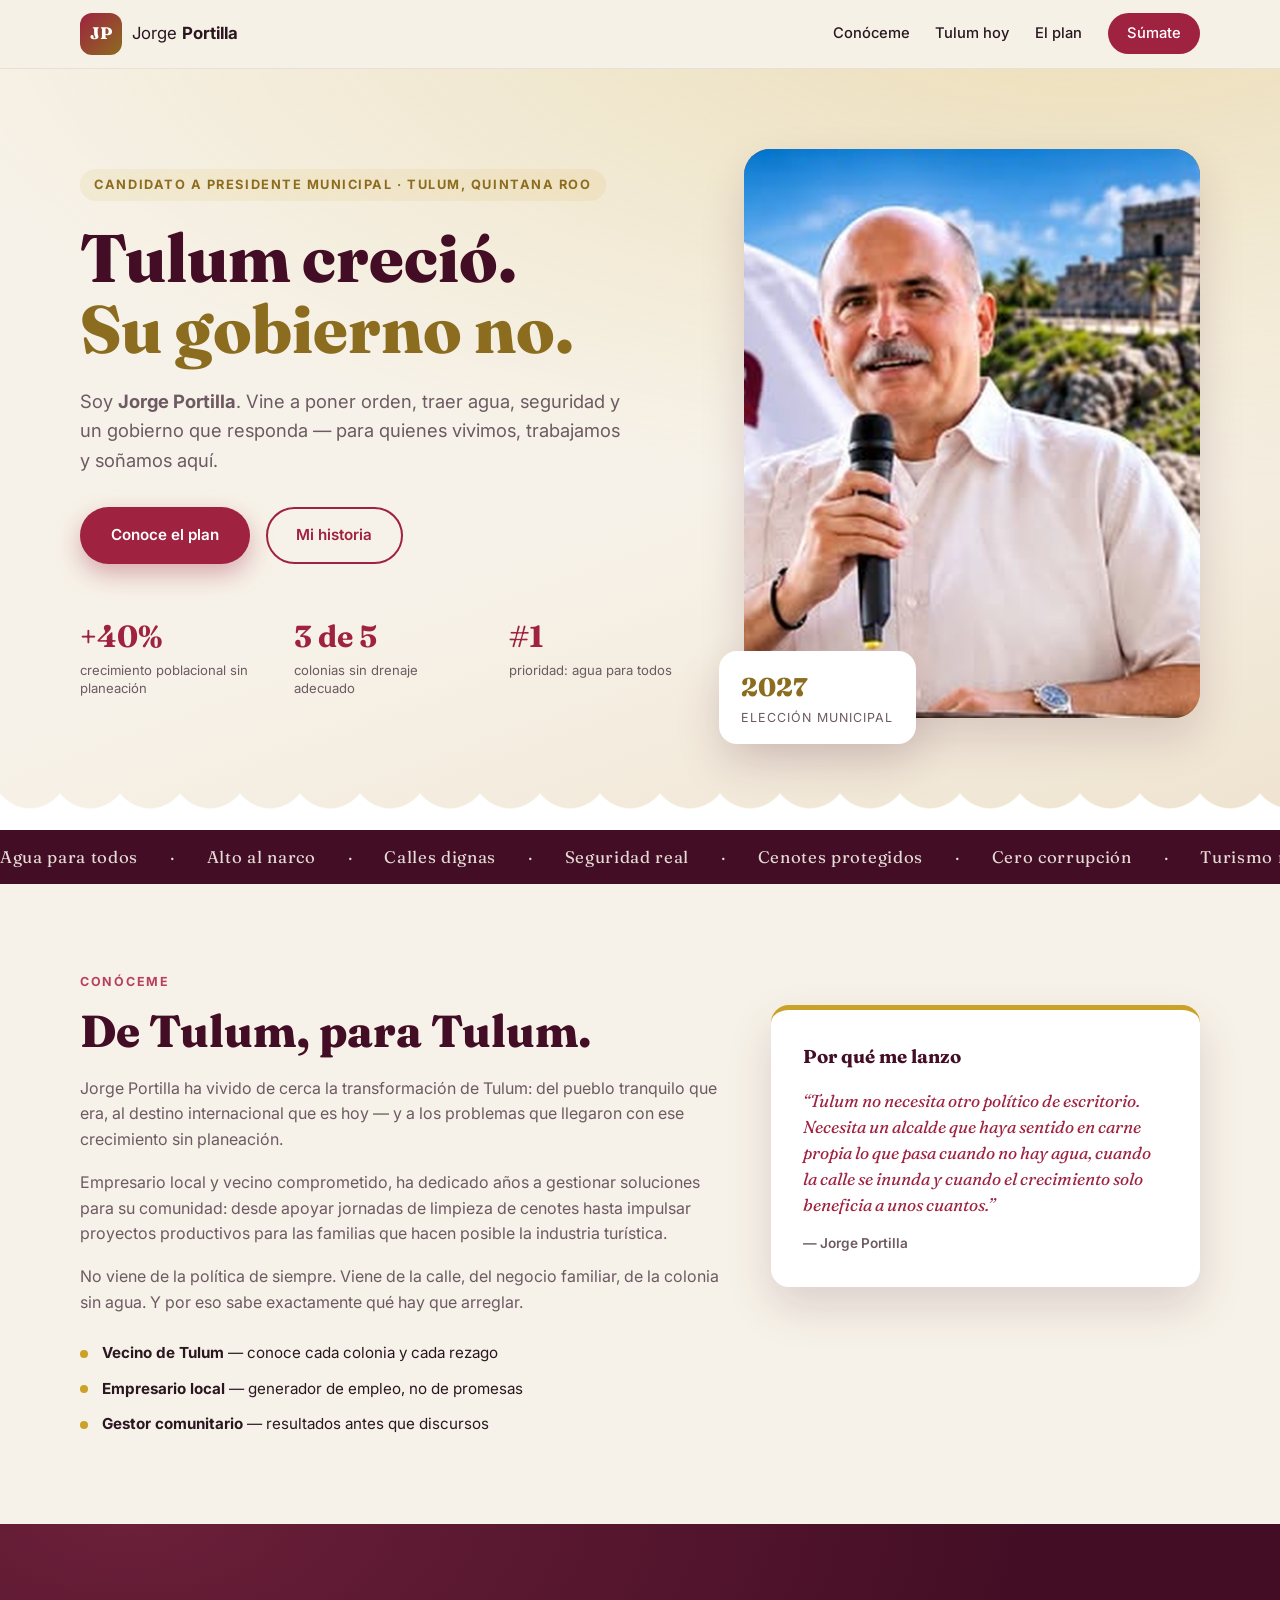
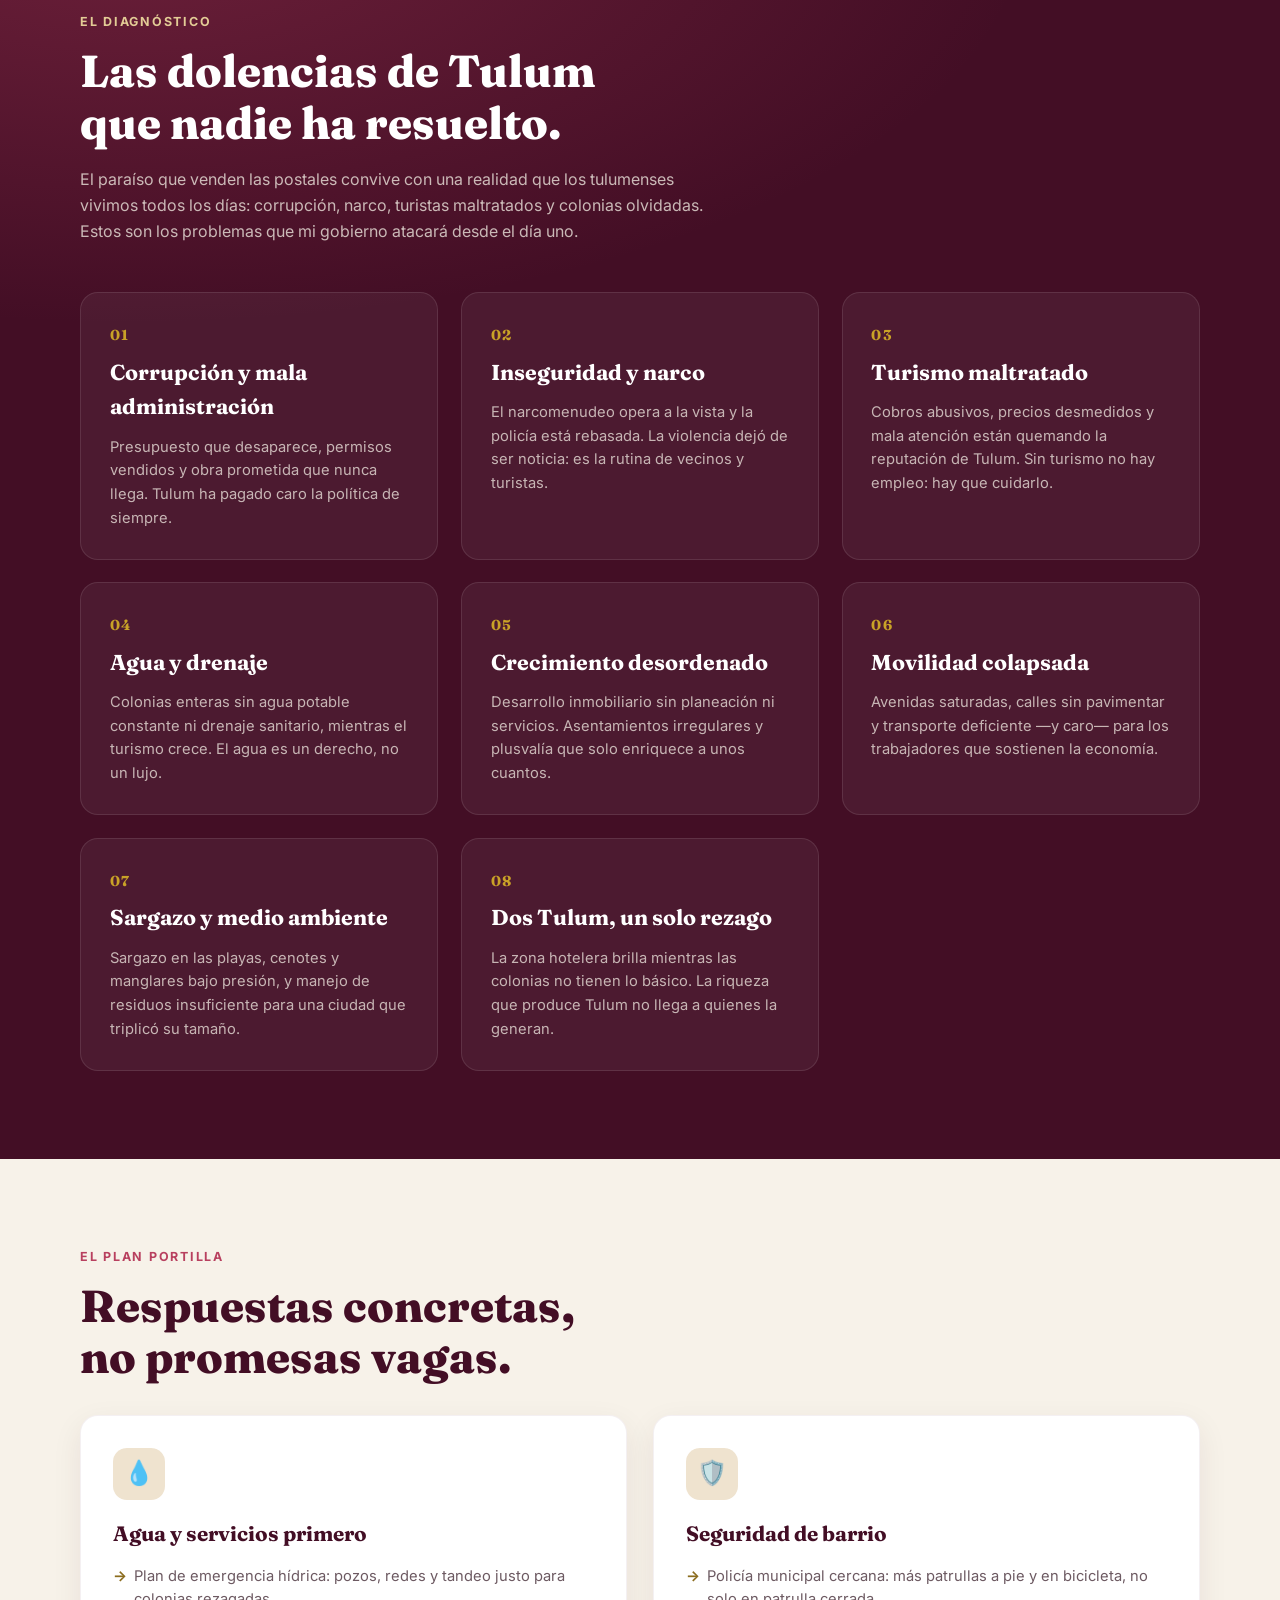
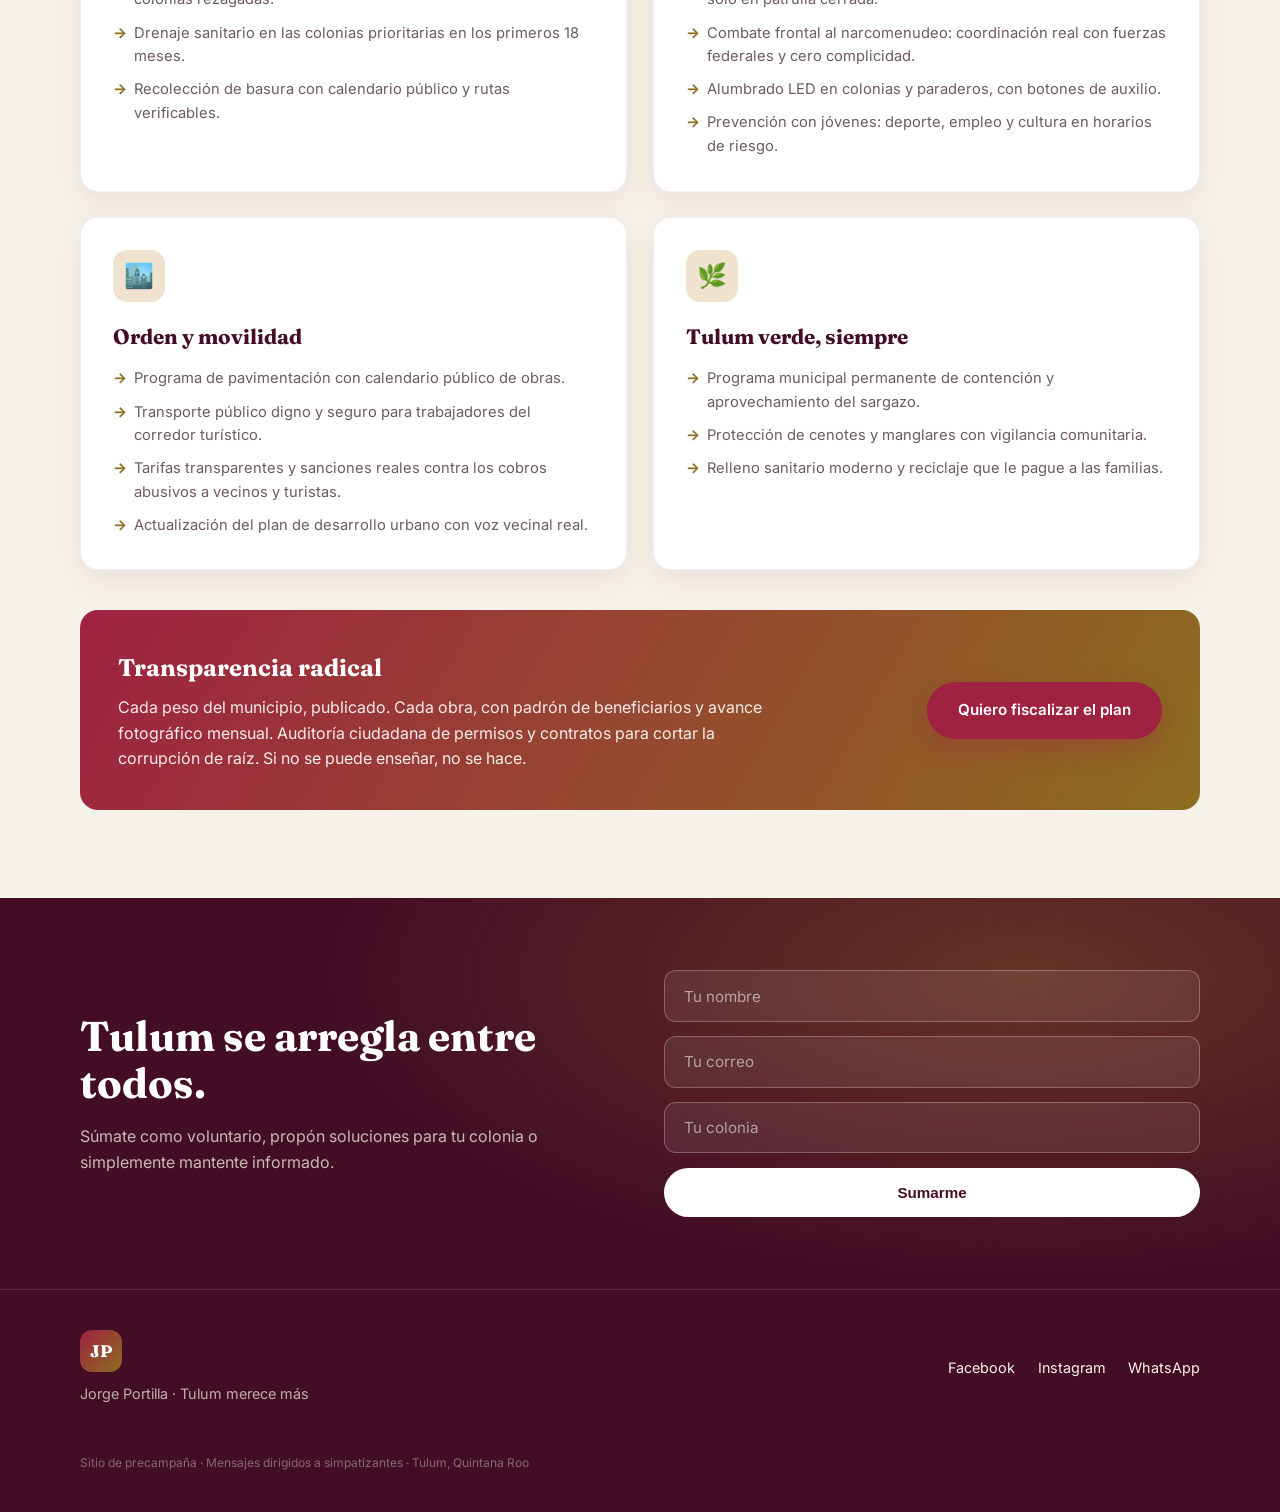
==== index.html @ 946d791f "first commit" ====
<!DOCTYPE html>
<html lang="es">
<head>
  <meta charset="UTF-8" />
  <meta name="viewport" content="width=device-width, initial-scale=1.0" />
  <title>Jorge Portilla — Tulum merece más | Alcalde 2027</title>
  <meta name="description" content="Jorge Portilla, candidato a la alcaldía de Tulum. Un plan real para el agua, la seguridad, la movilidad y el medio ambiente de nuestro municipio." />
  <link rel="preconnect" href="https://fonts.googleapis.com" />
  <link rel="preconnect" href="https://fonts.gstatic.com" crossorigin />
  <link href="https://fonts.googleapis.com/css2?family=Fraunces:opsz,wght@9..144,600;9..144,800&family=Inter:wght@400;500;600;700&display=swap" rel="stylesheet" />
  <link rel="stylesheet" href="styles.css" />
</head>
<body>

  <!-- ===== NAVBAR ===== -->
  <header class="nav" id="inicio">
    <div class="container nav__inner">
      <a class="nav__brand" href="#inicio">
        <span class="nav__logo">JP</span>
        <span class="nav__name">Jorge <strong>Portilla</strong></span>
      </a>
      <nav class="nav__links">
        <a href="#conoce">Conóceme</a>
        <a href="#dolencias">Tulum hoy</a>
        <a href="#plan">El plan</a>
        <a href="#sumate" class="nav__cta">Súmate</a>
      </nav>
    </div>
  </header>

  <!-- ===== HERO ===== -->
  <section class="hero">
    <div class="container hero__inner">
      <div class="hero__text">
        <p class="hero__eyebrow">Candidato a Presidente Municipal · Tulum, Quintana Roo</p>
        <h1 class="hero__title">Tulum creció.<br /><span>Su gobierno no.</span></h1>
        <p class="hero__lead">
          Soy <strong>Jorge Portilla</strong>. Vine a poner orden, traer agua,
          seguridad y un gobierno que responda — para quienes vivimos,
          trabajamos y soñamos aquí.
        </p>
        <div class="hero__actions">
          <a href="#plan" class="btn btn--primary">Conoce el plan</a>
          <a href="#conoce" class="btn btn--ghost">Mi historia</a>
        </div>
        <ul class="hero__stats">
          <li><strong>+40%</strong><span>crecimiento poblacional sin planeación</span></li>
          <li><strong>3 de 5</strong><span>colonias sin drenaje adecuado</span></li>
          <li><strong>#1</strong><span>prioridad: agua para todos</span></li>
        </ul>
      </div>
      <div class="hero__media" aria-hidden="true">
        <div class="hero__photo">
          <img class="hero__img" src="jorge2.png" alt="Jorge Portilla, candidato a la alcaldía de Tulum" />
        </div>
        <div class="hero__badge">
          <span class="hero__badge-year">2027</span>
          <span class="hero__badge-text">Elección municipal</span>
        </div>
      </div>
    </div>
    <div class="hero__wave" aria-hidden="true"></div>
  </section>

  <!-- ===== MARQUEE ===== -->
  <div class="marquee" aria-hidden="true">
    <div class="marquee__track">
      <span>Agua para todos</span><span>·</span>
      <span>Alto al narco</span><span>·</span>
      <span>Calles dignas</span><span>·</span>
      <span>Seguridad real</span><span>·</span>
      <span>Cenotes protegidos</span><span>·</span>
      <span>Cero corrupción</span><span>·</span>
      <span>Turismo respetado</span><span>·</span>
      <span>Agua para todos</span><span>·</span>
      <span>Alto al narco</span><span>·</span>
      <span>Calles dignas</span><span>·</span>
      <span>Seguridad real</span><span>·</span>
      <span>Cenotes protegidos</span><span>·</span>
      <span>Cero corrupción</span><span>·</span>
      <span>Turismo respetado</span><span>·</span>
    </div>
  </div>

  <!-- ===== CONÓCEME / BACKGROUND ===== -->
  <section class="section" id="conoce">
    <div class="container">
      <p class="section__eyebrow">Conóceme</p>
      <div class="about">
        <div class="about__text">
          <h2 class="section__title">De Tulum, para Tulum.</h2>
          <p>
            Jorge Portilla ha vivido de cerca la transformación de Tulum: del
            pueblo tranquilo que era, al destino internacional que es hoy — y a
            los problemas que llegaron con ese crecimiento sin planeación.
          </p>
          <p>
            Empresario local y vecino comprometido, ha dedicado años a gestionar
            soluciones para su comunidad: desde apoyar jornadas de limpieza de
            cenotes hasta impulsar proyectos productivos para las familias que
            hacen posible la industria turística.
          </p>
          <p>
            No viene de la política de siempre. Viene de la calle, del negocio
            familiar, de la colonia sin agua. Y por eso sabe exactamente qué
            hay que arreglar.
          </p>
          <ul class="about__facts">
            <li><strong>Vecino de Tulum</strong> — conoce cada colonia y cada rezago</li>
            <li><strong>Empresario local</strong> — generador de empleo, no de promesas</li>
            <li><strong>Gestor comunitario</strong> — resultados antes que discursos</li>
          </ul>
        </div>
        <aside class="about__card">
          <h3>Por qué me lanzo</h3>
          <blockquote>
            “Tulum no necesita otro político de escritorio. Necesita un alcalde
            que haya sentido en carne propia lo que pasa cuando no hay agua,
            cuando la calle se inunda y cuando el crecimiento solo beneficia
            a unos cuantos.”
          </blockquote>
          <p class="about__sign">— Jorge Portilla</p>
        </aside>
      </div>
    </div>
  </section>

  <!-- ===== DOLENCIAS ===== -->
  <section class="section section--dark" id="dolencias">
    <div class="container">
      <p class="section__eyebrow section__eyebrow--light">El diagnóstico</p>
      <h2 class="section__title section__title--light">Las dolencias de Tulum<br />que nadie ha resuelto.</h2>
      <p class="section__lead">
        El paraíso que venden las postales convive con una realidad que los
        tulumenses vivimos todos los días: corrupción, narco, turistas
        maltratados y colonias olvidadas. Estos son los problemas que mi
        gobierno atacará desde el día uno.
      </p>

      <div class="issues">
        <article class="issue">
          <span class="issue__num">01</span>
          <h3>Corrupción y mala administración</h3>
          <p>Presupuesto que desaparece, permisos vendidos y obra prometida que nunca llega. Tulum ha pagado caro la política de siempre.</p>
        </article>
        <article class="issue">
          <span class="issue__num">02</span>
          <h3>Inseguridad y narco</h3>
          <p>El narcomenudeo opera a la vista y la policía está rebasada. La violencia dejó de ser noticia: es la rutina de vecinos y turistas.</p>
        </article>
        <article class="issue">
          <span class="issue__num">03</span>
          <h3>Turismo maltratado</h3>
          <p>Cobros abusivos, precios desmedidos y mala atención están quemando la reputación de Tulum. Sin turismo no hay empleo: hay que cuidarlo.</p>
        </article>
        <article class="issue">
          <span class="issue__num">04</span>
          <h3>Agua y drenaje</h3>
          <p>Colonias enteras sin agua potable constante ni drenaje sanitario, mientras el turismo crece. El agua es un derecho, no un lujo.</p>
        </article>
        <article class="issue">
          <span class="issue__num">05</span>
          <h3>Crecimiento desordenado</h3>
          <p>Desarrollo inmobiliario sin planeación ni servicios. Asentamientos irregulares y plusvalía que solo enriquece a unos cuantos.</p>
        </article>
        <article class="issue">
          <span class="issue__num">06</span>
          <h3>Movilidad colapsada</h3>
          <p>Avenidas saturadas, calles sin pavimentar y transporte deficiente —y caro— para los trabajadores que sostienen la economía.</p>
        </article>
        <article class="issue">
          <span class="issue__num">07</span>
          <h3>Sargazo y medio ambiente</h3>
          <p>Sargazo en las playas, cenotes y manglares bajo presión, y manejo de residuos insuficiente para una ciudad que triplicó su tamaño.</p>
        </article>
        <article class="issue">
          <span class="issue__num">08</span>
          <h3>Dos Tulum, un solo rezago</h3>
          <p>La zona hotelera brilla mientras las colonias no tienen lo básico. La riqueza que produce Tulum no llega a quienes la generan.</p>
        </article>
      </div>
    </div>
  </section>

  <!-- ===== PLAN ===== -->
  <section class="section" id="plan">
    <div class="container">
      <p class="section__eyebrow">El plan Portilla</p>
      <h2 class="section__title">Respuestas concretas,<br />no promesas vagas.</h2>

      <div class="pillars">
        <article class="pillar">
          <div class="pillar__icon">💧</div>
          <h3>Agua y servicios primero</h3>
          <ul>
            <li>Plan de emergencia hídrica: pozos, redes y tandeo justo para colonias rezagadas.</li>
            <li>Drenaje sanitario en las colonias prioritarias en los primeros 18 meses.</li>
            <li>Recolección de basura con calendario público y rutas verificables.</li>
          </ul>
        </article>
        <article class="pillar">
          <div class="pillar__icon">🛡️</div>
          <h3>Seguridad de barrio</h3>
          <ul>
            <li>Policía municipal cercana: más patrullas a pie y en bicicleta, no solo en patrulla cerrada.</li>
            <li>Combate frontal al narcomenudeo: coordinación real con fuerzas federales y cero complicidad.</li>
            <li>Alumbrado LED en colonias y paraderos, con botones de auxilio.</li>
            <li>Prevención con jóvenes: deporte, empleo y cultura en horarios de riesgo.</li>
          </ul>
        </article>
        <article class="pillar">
          <div class="pillar__icon">🏙️</div>
          <h3>Orden y movilidad</h3>
          <ul>
            <li>Programa de pavimentación con calendario público de obras.</li>
            <li>Transporte público digno y seguro para trabajadores del corredor turístico.</li>
            <li>Tarifas transparentes y sanciones reales contra los cobros abusivos a vecinos y turistas.</li>
            <li>Actualización del plan de desarrollo urbano con voz vecinal real.</li>
          </ul>
        </article>
        <article class="pillar">
          <div class="pillar__icon">🌿</div>
          <h3>Tulum verde, siempre</h3>
          <ul>
            <li>Programa municipal permanente de contención y aprovechamiento del sargazo.</li>
            <li>Protección de cenotes y manglares con vigilancia comunitaria.</li>
            <li>Relleno sanitario moderno y reciclaje que le pague a las familias.</li>
          </ul>
        </article>
      </div>

      <div class="transparency">
        <div>
          <h3>Transparencia radical</h3>
          <p>
            Cada peso del municipio, publicado. Cada obra, con padrón de
            beneficiarios y avance fotográfico mensual. Auditoría ciudadana
            de permisos y contratos para cortar la corrupción de raíz.
            Si no se puede enseñar, no se hace.
          </p>
        </div>
        <a class="btn btn--primary" href="#sumate">Quiero fiscalizar el plan</a>
      </div>
    </div>
  </section>

  <!-- ===== CTA ===== -->
  <section class="cta" id="sumate">
    <div class="container cta__inner">
      <div>
        <h2 class="cta__title">Tulum se arregla entre todos.</h2>
        <p class="cta__lead">Súmate como voluntario, propón soluciones para tu colonia o simplemente mantente informado.</p>
      </div>
      <form class="cta__form" action="#" method="post">
        <input type="text" name="nombre" placeholder="Tu nombre" required />
        <input type="email" name="email" placeholder="Tu correo" required />
        <input type="text" name="colonia" placeholder="Tu colonia" />
        <button class="btn btn--light" type="submit">Sumarme</button>
      </form>
    </div>
  </section>

  <!-- ===== FOOTER ===== -->
  <footer class="footer">
    <div class="container footer__inner">
      <div>
        <span class="nav__logo">JP</span>
        <p class="footer__tag">Jorge Portilla · Tulum merece más</p>
      </div>
      <div class="footer__links">
        <a href="#">Facebook</a>
        <a href="#">Instagram</a>
        <a href="#">WhatsApp</a>
      </div>
      <p class="footer__legal">Sitio de precampaña · Mensajes dirigidos a simpatizantes · Tulum, Quintana Roo</p>
    </div>
  </footer>

</body>
</html>
---- styles.css ----
/* ============================================================
   Jorge Portilla — Campaña Tulum
   Paleta: Morena — guinda / dorado / arena
   ============================================================ */
:root {
  /* Paleta Morena: guinda + dorado sobre arena */
  --guinda-900: #430e25;
  --guinda-600: #9f2241;
  --guinda-400: #b8405f;
  --gold-600: #8c6d1f;
  --gold-500: #c9a227;
  --gold-300: #e3cc96;
  --sand-100: #f7f2e9;
  --sand-200: #efe3cf;
  --ink: #2a1720;
  --muted: #6d5a62;
  --white: #ffffff;
  --radius: 18px;
  --shadow: 0 20px 45px rgba(67, 14, 37, 0.15);
  --font-display: "Fraunces", Georgia, serif;
  --font-body: "Inter", system-ui, -apple-system, sans-serif;
}

* { margin: 0; padding: 0; box-sizing: border-box; }

html { scroll-behavior: smooth; }

body {
  font-family: var(--font-body);
  color: var(--ink);
  background: var(--sand-100);
  line-height: 1.6;
}

.container {
  width: min(1120px, 90%);
  margin-inline: auto;
}

/* ---------- Botones ---------- */
.btn {
  display: inline-block;
  padding: 0.9rem 1.8rem;
  border-radius: 999px;
  font-weight: 600;
  font-size: 0.95rem;
  text-decoration: none;
  border: 2px solid transparent;
  cursor: pointer;
  transition: transform 0.2s ease, box-shadow 0.2s ease, background 0.2s ease;
}
.btn:hover { transform: translateY(-2px); }
.btn--primary {
  background: var(--guinda-600);
  color: var(--white);
  box-shadow: 0 10px 25px rgba(159, 34, 65, 0.35);
}
.btn--primary:hover { background: var(--guinda-900); }
.btn--ghost {
  border-color: var(--guinda-600);
  color: var(--guinda-600);
}
.btn--ghost:hover { background: rgba(159, 34, 65, 0.08); }
.btn--light {
  background: var(--white);
  color: var(--guinda-900);
}
.btn--light:hover { background: var(--sand-200); }

/* ---------- Navbar ---------- */
.nav {
  position: sticky;
  top: 0;
  z-index: 50;
  background: rgba(246, 241, 231, 0.9);
  backdrop-filter: blur(12px);
  border-bottom: 1px solid rgba(67, 14, 37, 0.08);
}
.nav__inner {
  display: flex;
  align-items: center;
  justify-content: space-between;
  padding: 0.8rem 0;
}
.nav__brand {
  display: flex;
  align-items: center;
  gap: 0.6rem;
  text-decoration: none;
  color: var(--ink);
}
.nav__logo {
  display: inline-grid;
  place-items: center;
  width: 42px;
  height: 42px;
  border-radius: 12px;
  background: linear-gradient(135deg, var(--guinda-600), var(--gold-600));
  color: var(--white);
  font-family: var(--font-display);
  font-weight: 800;
  font-size: 1.05rem;
}
.nav__name { font-size: 1.05rem; }
.nav__links {
  display: flex;
  align-items: center;
  gap: 1.6rem;
}
.nav__links a {
  text-decoration: none;
  color: var(--ink);
  font-weight: 500;
  font-size: 0.92rem;
}
.nav__links a:hover { color: var(--guinda-600); }
.nav__cta {
  background: var(--guinda-600);
  color: var(--white) !important;
  padding: 0.55rem 1.2rem;
  border-radius: 999px;
}
.nav__cta:hover { background: var(--guinda-900); }

/* ---------- Hero ---------- */
.hero {
  position: relative;
  background:
    radial-gradient(1200px 500px at 85% -10%, rgba(201, 162, 39, 0.25), transparent),
    linear-gradient(160deg, var(--sand-100) 55%, var(--sand-200));
  overflow: hidden;
  padding: 5rem 0 7rem;
}
.hero__inner {
  display: grid;
  grid-template-columns: 1.15fr 0.85fr;
  gap: 3rem;
  align-items: center;
}
.hero__eyebrow {
  display: inline-block;
  font-size: 0.8rem;
  font-weight: 700;
  letter-spacing: 0.12em;
  text-transform: uppercase;
  color: var(--gold-600);
  background: rgba(201, 162, 39, 0.1);
  padding: 0.35rem 0.9rem;
  border-radius: 999px;
  margin-bottom: 1.4rem;
}
.hero__title {
  font-family: var(--font-display);
  font-weight: 800;
  font-size: clamp(2.6rem, 5.5vw, 4.2rem);
  line-height: 1.05;
  color: var(--guinda-900);
}
.hero__title span { color: var(--gold-600); }
.hero__lead {
  margin-top: 1.4rem;
  font-size: 1.15rem;
  color: var(--muted);
  max-width: 34rem;
}
.hero__actions {
  display: flex;
  gap: 1rem;
  margin-top: 2rem;
  flex-wrap: wrap;
}
.hero__stats {
  display: flex;
  gap: 2.4rem;
  list-style: none;
  margin-top: 3rem;
  flex-wrap: wrap;
}
.hero__stats li { max-width: 11rem; }
.hero__stats strong {
  display: block;
  font-family: var(--font-display);
  font-size: 1.9rem;
  color: var(--guinda-600);
}
.hero__stats span {
  font-size: 0.82rem;
  color: var(--muted);
  line-height: 1.4;
  display: block;
}
.hero__media { position: relative; }
.hero__photo {
  aspect-ratio: 4 / 5;
  border-radius: 26px;
  background:
    radial-gradient(circle at 30% 25%, var(--gold-300), transparent 60%),
    linear-gradient(150deg, var(--guinda-600), var(--gold-500));
  box-shadow: var(--shadow);
  overflow: hidden;
}
.hero__img {
  display: block;
  width: 100%;
  height: 100%;
  object-fit: cover;
  object-position: center 15%;
}
.hero__badge {
  position: absolute;
  bottom: -1.6rem;
  left: -1.6rem;
  background: var(--white);
  border-radius: var(--radius);
  box-shadow: var(--shadow);
  padding: 1rem 1.4rem;
  display: flex;
  flex-direction: column;
}
.hero__badge-year {
  font-family: var(--font-display);
  font-weight: 800;
  font-size: 1.6rem;
  color: var(--gold-600);
}
.hero__badge-text {
  font-size: 0.78rem;
  color: var(--muted);
  text-transform: uppercase;
  letter-spacing: 0.08em;
}
.hero__wave {
  position: absolute;
  left: 0; right: 0; bottom: 0;
  height: 70px;
  background:
    radial-gradient(60px 70px at 30px 0, transparent 68%, var(--white) 70%) repeat-x;
  background-size: 60px 70px;
}

/* ---------- Marquee ---------- */
.marquee {
  background: var(--guinda-900);
  color: var(--sand-100);
  overflow: hidden;
  padding: 0.85rem 0;
  white-space: nowrap;
}
.marquee__track {
  display: inline-flex;
  gap: 2rem;
  font-family: var(--font-display);
  font-size: 1.05rem;
  letter-spacing: 0.04em;
  animation: marquee 28s linear infinite;
}
.marquee__track span { opacity: 0.9; }
@keyframes marquee {
  from { transform: translateX(0); }
  to   { transform: translateX(-50%); }
}

/* ---------- Sections ---------- */
.section { padding: 5.5rem 0; }
.section--dark {
  background:
    radial-gradient(900px 400px at 10% 0%, rgba(184, 64, 95, 0.35), transparent),
    var(--guinda-900);
  color: var(--sand-100);
}
.section__eyebrow {
  font-size: 0.78rem;
  font-weight: 700;
  letter-spacing: 0.14em;
  text-transform: uppercase;
  color: var(--guinda-400);
  margin-bottom: 0.8rem;
}
.section__eyebrow--light { color: var(--gold-300); }
.section__title {
  font-family: var(--font-display);
  font-weight: 800;
  font-size: clamp(1.9rem, 3.6vw, 2.8rem);
  line-height: 1.15;
  color: var(--guinda-900);
  margin-bottom: 1.2rem;
}
.section__title--light { color: var(--white); }
.section__lead {
  color: rgba(246, 241, 231, 0.75);
  max-width: 40rem;
  margin-bottom: 3rem;
}

/* ---------- About ---------- */
.about {
  display: grid;
  grid-template-columns: 1.2fr 0.8fr;
  gap: 3rem;
  align-items: start;
}
.about__text p { margin-bottom: 1.1rem; color: var(--muted); }
.about__facts {
  list-style: none;
  margin-top: 1.6rem;
  display: grid;
  gap: 0.7rem;
}
.about__facts li {
  padding-left: 1.4rem;
  position: relative;
  font-size: 0.95rem;
}
.about__facts li::before {
  content: "";
  position: absolute;
  left: 0; top: 0.55em;
  width: 8px; height: 8px;
  border-radius: 50%;
  background: var(--gold-500);
}
.about__card {
  background: var(--white);
  border-radius: var(--radius);
  box-shadow: var(--shadow);
  padding: 2rem;
  border-top: 5px solid var(--gold-500);
}
.about__card h3 {
  font-family: var(--font-display);
  color: var(--guinda-900);
  margin-bottom: 1rem;
}
.about__card blockquote {
  font-family: var(--font-display);
  font-size: 1.08rem;
  font-style: italic;
  color: var(--guinda-600);
  line-height: 1.5;
}
.about__sign {
  margin-top: 1rem;
  font-size: 0.85rem;
  font-weight: 600;
  color: var(--muted);
}

/* ---------- Issues ---------- */
.issues {
  display: grid;
  grid-template-columns: repeat(3, 1fr);
  gap: 1.4rem;
}
.issue {
  background: rgba(255, 255, 255, 0.05);
  border: 1px solid rgba(255, 255, 255, 0.1);
  border-radius: var(--radius);
  padding: 1.8rem;
  transition: transform 0.25s ease, background 0.25s ease;
}
.issue:hover {
  transform: translateY(-6px);
  background: rgba(255, 255, 255, 0.09);
}
.issue__num {
  font-family: var(--font-display);
  font-size: 0.9rem;
  color: var(--gold-500);
  font-weight: 700;
  letter-spacing: 0.1em;
}
.issue h3 {
  font-family: var(--font-display);
  font-size: 1.35rem;
  margin: 0.5rem 0 0.7rem;
  color: var(--white);
}
.issue p {
  font-size: 0.92rem;
  color: rgba(246, 241, 231, 0.72);
}

/* ---------- Pillars / Plan ---------- */
.pillars {
  display: grid;
  grid-template-columns: repeat(2, 1fr);
  gap: 1.6rem;
  margin-top: 2rem;
}
.pillar {
  background: var(--white);
  border-radius: var(--radius);
  padding: 2rem;
  box-shadow: 0 10px 30px rgba(67, 14, 37, 0.08);
  border: 1px solid rgba(67, 14, 37, 0.06);
}
.pillar__icon {
  width: 52px; height: 52px;
  display: grid;
  place-items: center;
  font-size: 1.5rem;
  border-radius: 14px;
  background: var(--sand-200);
  margin-bottom: 1.1rem;
}
.pillar h3 {
  font-family: var(--font-display);
  font-size: 1.3rem;
  color: var(--guinda-900);
  margin-bottom: 0.9rem;
}
.pillar ul {
  list-style: none;
  display: grid;
  gap: 0.6rem;
}
.pillar li {
  font-size: 0.92rem;
  color: var(--muted);
  padding-left: 1.3rem;
  position: relative;
}
.pillar li::before {
  content: "→";
  position: absolute;
  left: 0;
  color: var(--gold-600);
  font-weight: 700;
}
.transparency {
  margin-top: 2.5rem;
  background: linear-gradient(120deg, var(--guinda-600), var(--gold-600));
  color: var(--white);
  border-radius: var(--radius);
  padding: 2.4rem;
  display: flex;
  align-items: center;
  justify-content: space-between;
  gap: 2rem;
  flex-wrap: wrap;
}
.transparency h3 {
  font-family: var(--font-display);
  font-size: 1.5rem;
  margin-bottom: 0.5rem;
}
.transparency p { max-width: 42rem; opacity: 0.9; }

/* ---------- CTA ---------- */
.cta {
  background:
    radial-gradient(700px 300px at 80% 20%, rgba(201, 162, 39, 0.25), transparent),
    var(--guinda-900);
  color: var(--white);
  padding: 4.5rem 0;
}
.cta__inner {
  display: grid;
  grid-template-columns: 1fr 1fr;
  gap: 3rem;
  align-items: center;
}
.cta__title {
  font-family: var(--font-display);
  font-size: clamp(1.8rem, 3.5vw, 2.6rem);
  line-height: 1.15;
}
.cta__lead {
  margin-top: 1rem;
  color: rgba(246, 241, 231, 0.75);
}
.cta__form {
  display: grid;
  gap: 0.9rem;
}
.cta__form input {
  padding: 0.95rem 1.2rem;
  border-radius: 12px;
  border: 1px solid rgba(255, 255, 255, 0.25);
  background: rgba(255, 255, 255, 0.08);
  color: var(--white);
  font-family: inherit;
  font-size: 0.95rem;
}
.cta__form input::placeholder { color: rgba(255, 255, 255, 0.55); }
.cta__form input:focus {
  outline: 2px solid var(--gold-300);
  border-color: transparent;
}
.cta__form .btn { text-align: center; }

/* ---------- Footer ---------- */
.footer {
  background: var(--guinda-900);
  color: rgba(246, 241, 231, 0.7);
  border-top: 1px solid rgba(255, 255, 255, 0.1);
  padding: 2.5rem 0;
}
.footer__inner {
  display: flex;
  align-items: center;
  justify-content: space-between;
  gap: 2rem;
  flex-wrap: wrap;
}
.footer__tag { margin-top: 0.6rem; font-size: 0.9rem; }
.footer__links {
  display: flex;
  gap: 1.4rem;
}
.footer__links a {
  color: var(--sand-100);
  text-decoration: none;
  font-size: 0.9rem;
}
.footer__links a:hover { color: var(--gold-500); }
.footer__legal {
  width: 100%;
  font-size: 0.75rem;
  opacity: 0.55;
  margin-top: 1rem;
}

/* ---------- Responsive ---------- */
@media (max-width: 900px) {
  .hero__inner,
  .about,
  .cta__inner { grid-template-columns: 1fr; }
  .hero__media { order: -1; max-width: 380px; }
  .issues { grid-template-columns: repeat(2, 1fr); }
  .pillars { grid-template-columns: 1fr; }
  .nav__links a:not(.nav__cta) { display: none; }
}
@media (max-width: 560px) {
  .issues { grid-template-columns: 1fr; }
  .hero { padding-top: 3.5rem; }
  .hero__stats { gap: 1.4rem; }
  .transparency { padding: 1.8rem; }
}
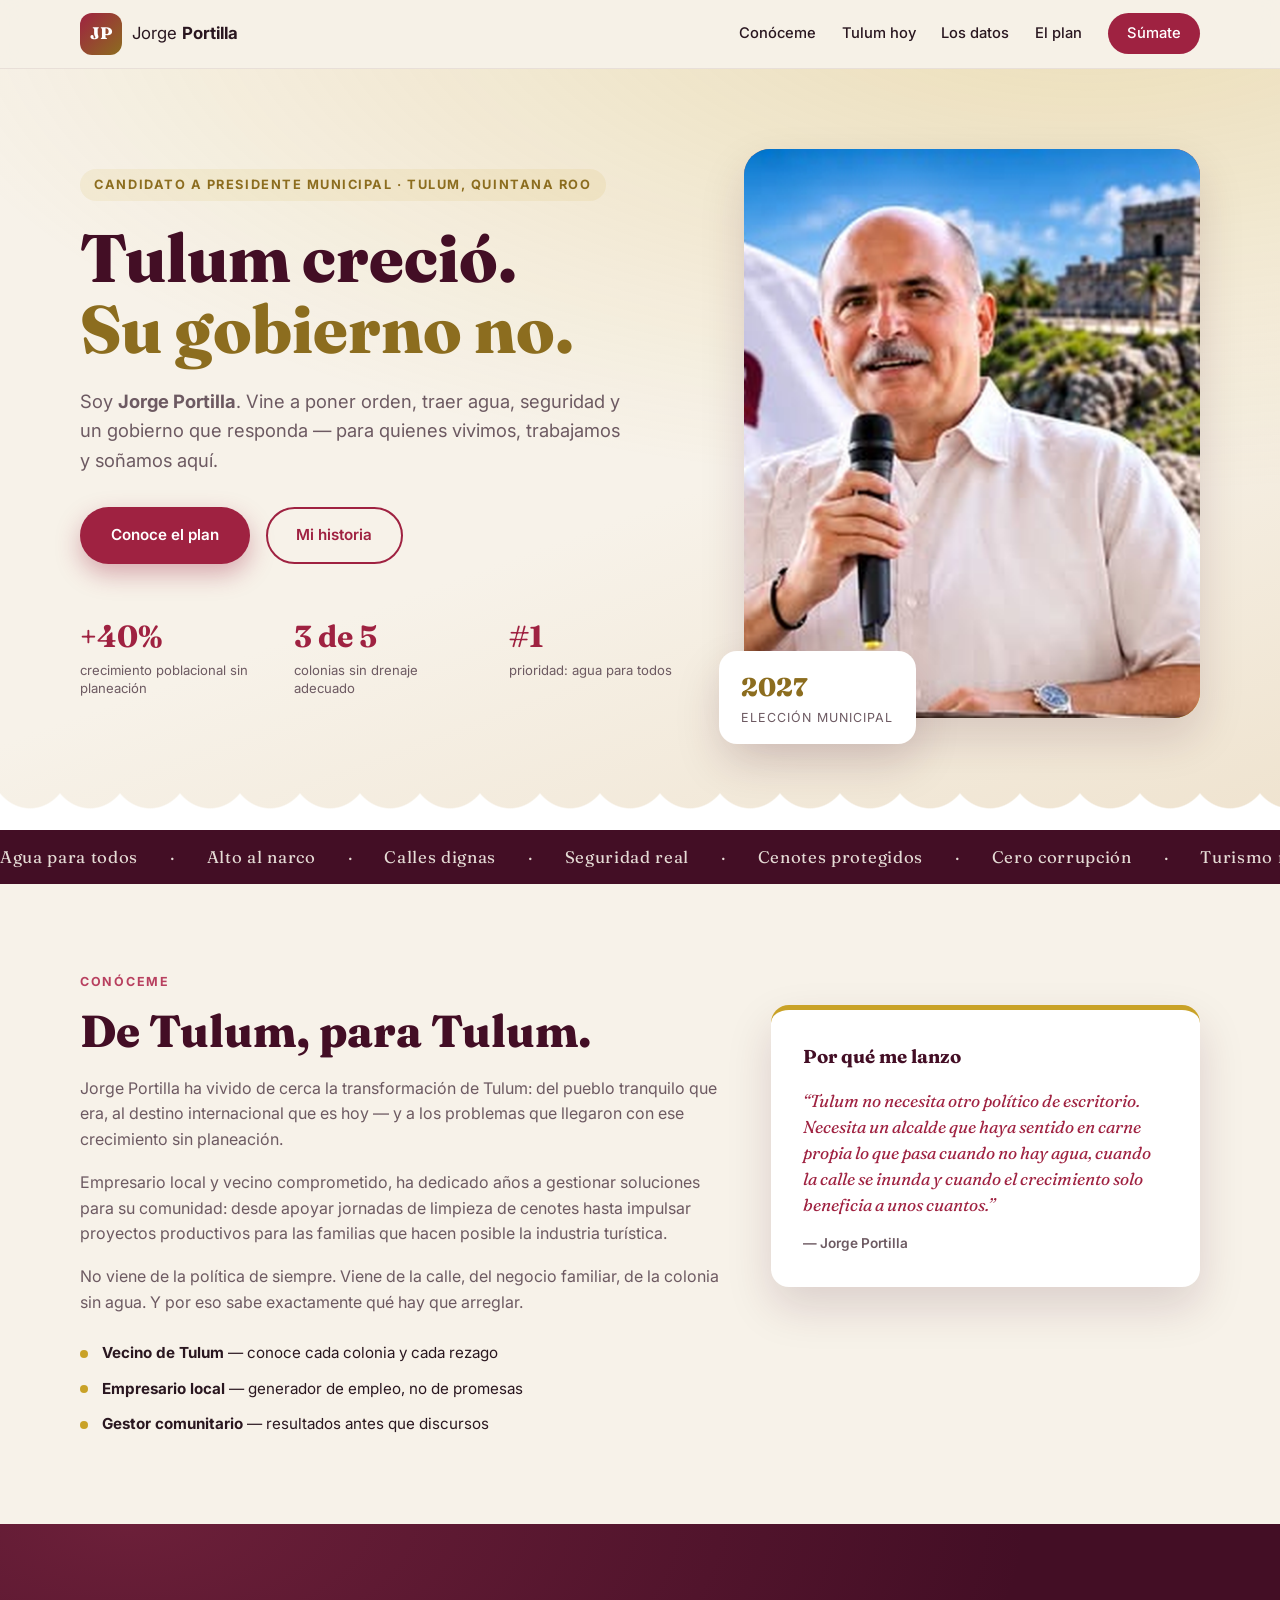
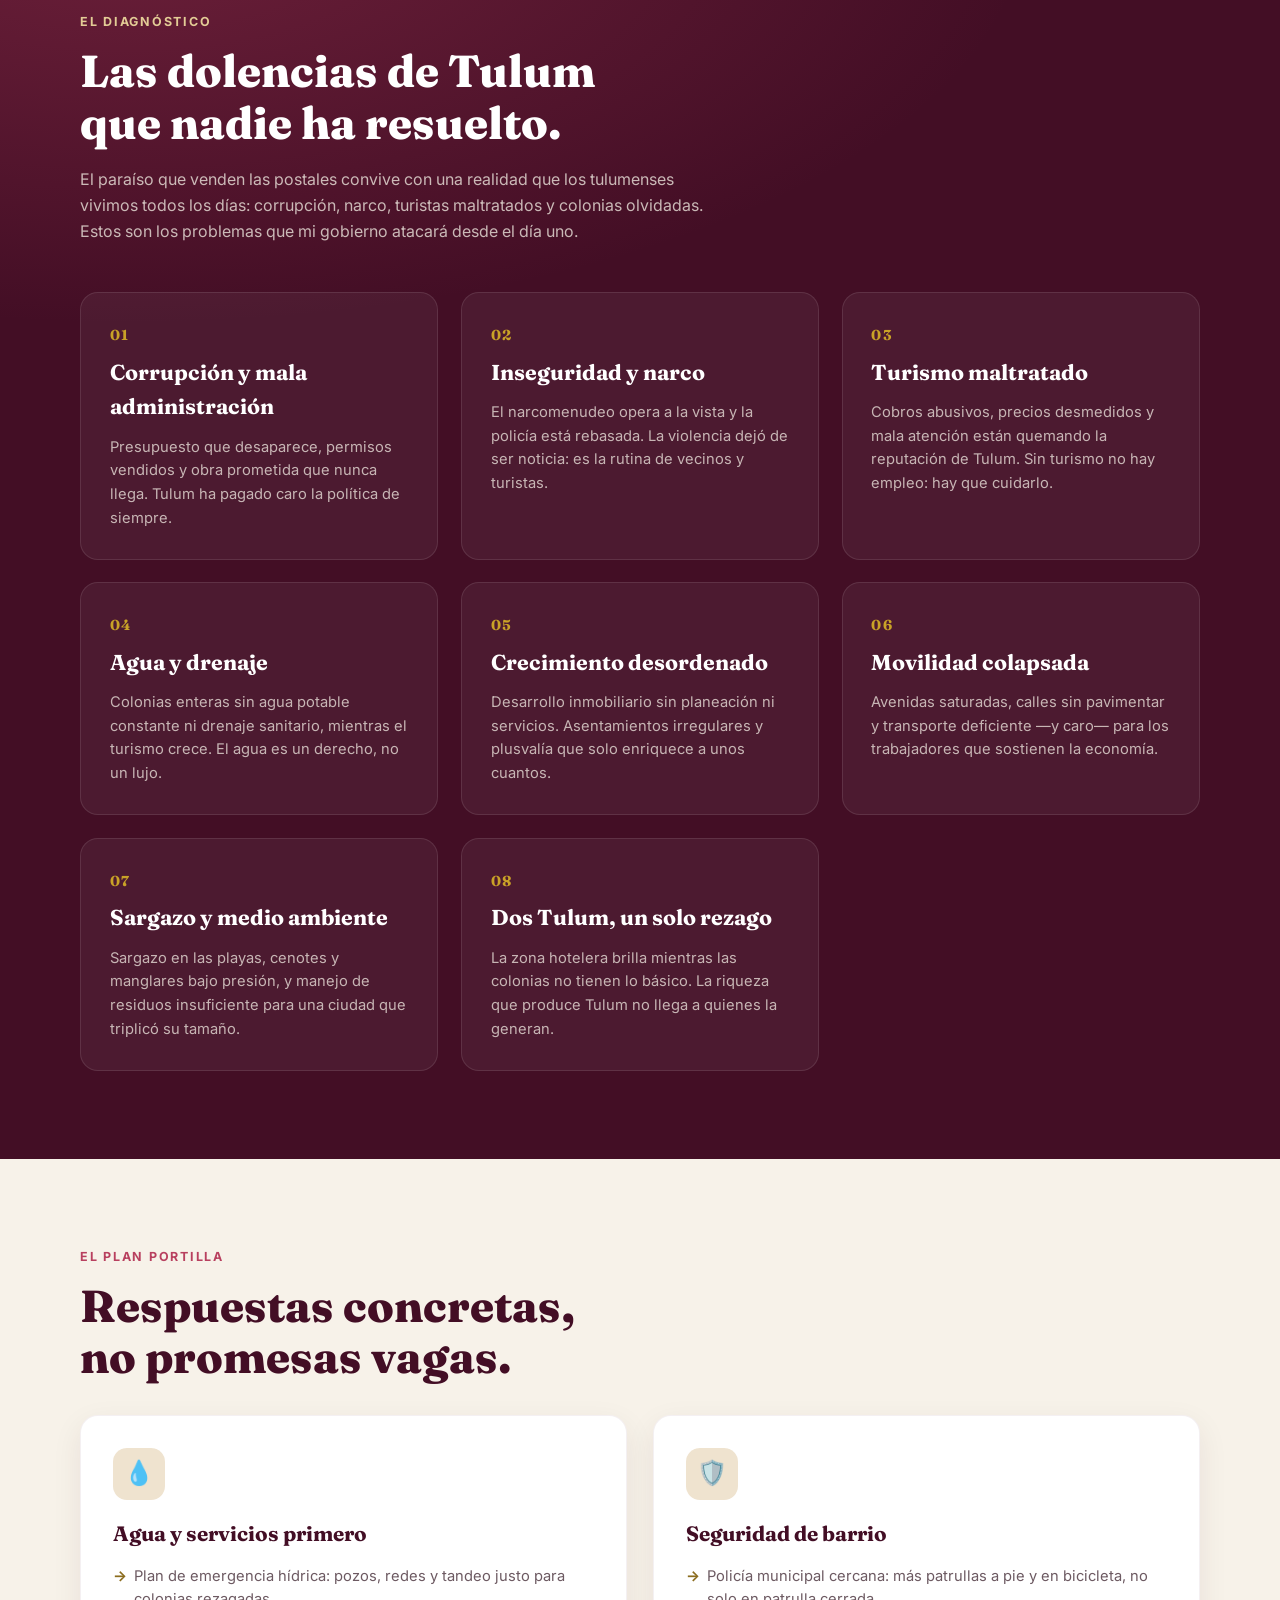
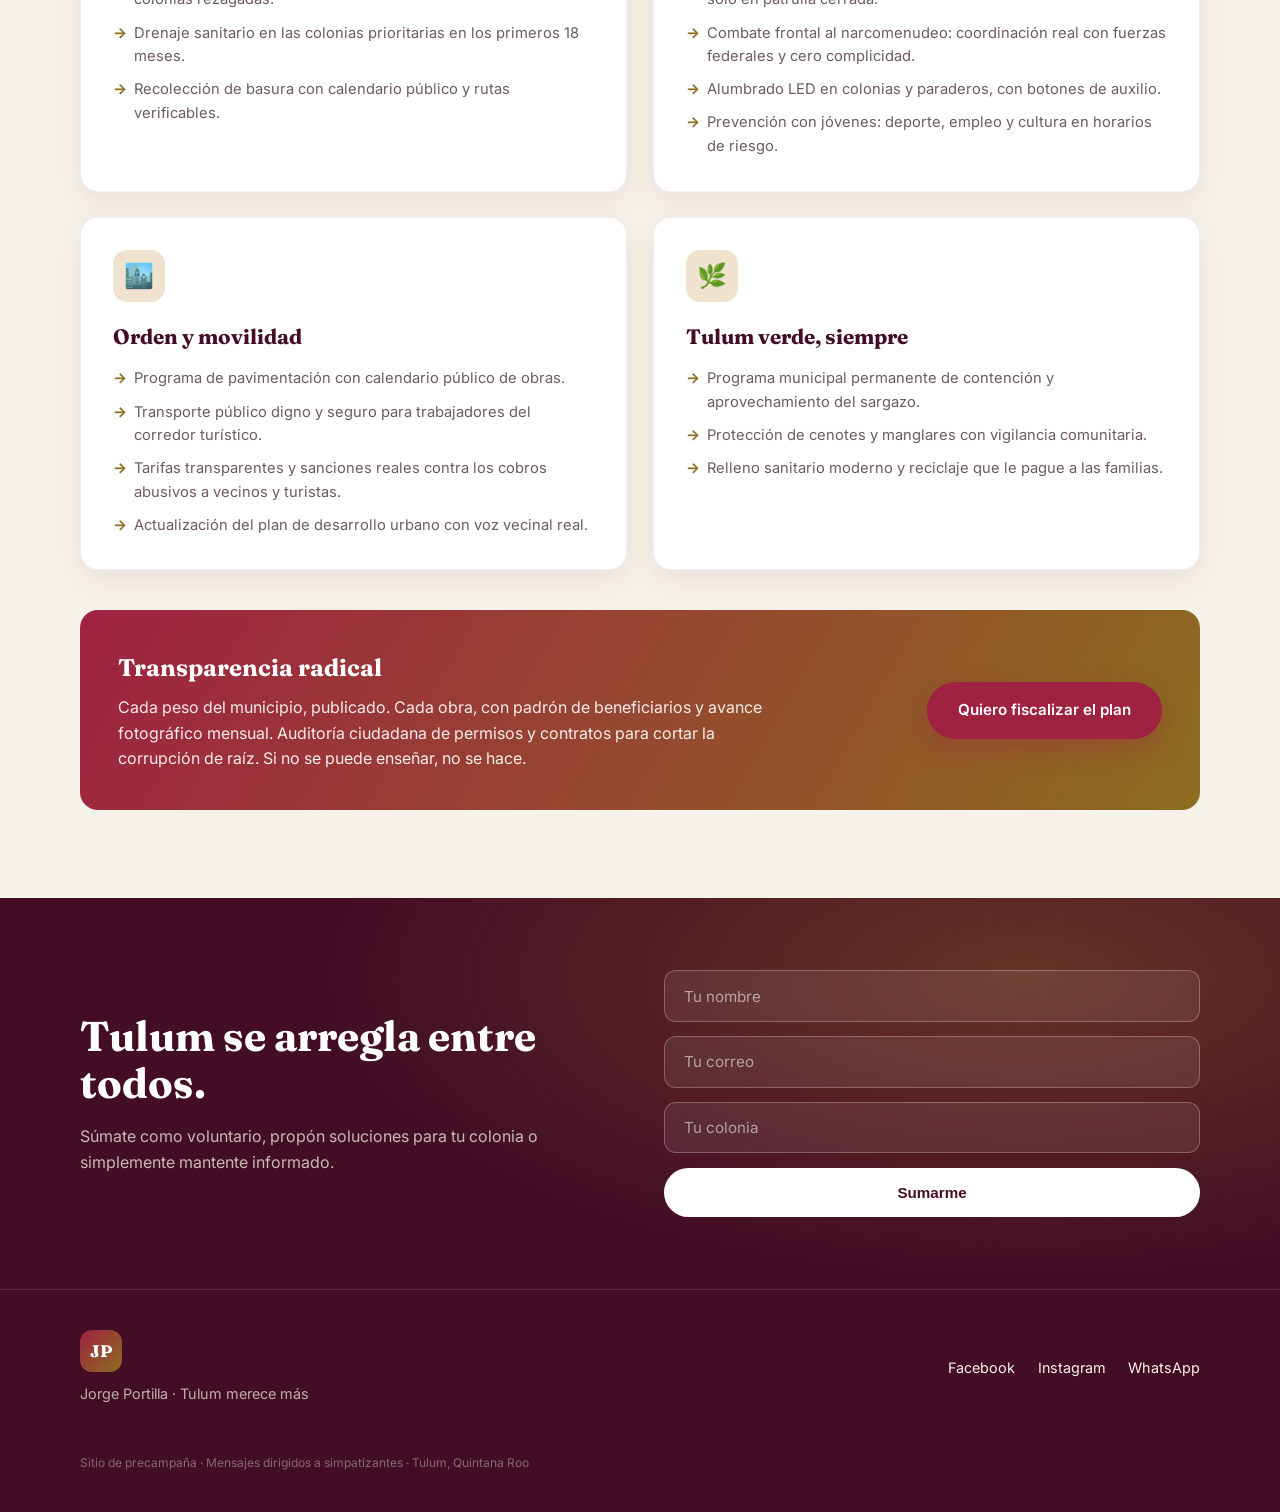
==== commit 54f1ed79: "Agrega página de datos, meta tags sociales, favicon y formulario" ====
--- a/index.html
+++ b/index.html
@@ -5,6 +5,13 @@
   <meta name="viewport" content="width=device-width, initial-scale=1.0" />
   <title>Jorge Portilla — Tulum merece más | Alcalde 2027</title>
   <meta name="description" content="Jorge Portilla, candidato a la alcaldía de Tulum. Un plan real para el agua, la seguridad, la movilidad y el medio ambiente de nuestro municipio." />
+  <meta property="og:type" content="website" />
+  <meta property="og:url" content="https://unknownshopper.github.io/jorgeportilla/" />
+  <meta property="og:title" content="Jorge Portilla — Tulum merece más" />
+  <meta property="og:description" content="Vecino de Tulum y candidato a la alcaldía 2027. Un plan real para el agua, la seguridad y el orden de nuestro municipio." />
+  <meta property="og:image" content="https://unknownshopper.github.io/jorgeportilla/jorge2.png" />
+  <meta name="twitter:card" content="summary_large_image" />
+  <link rel="icon" type="image/svg+xml" href="favicon.svg" />
   <link rel="preconnect" href="https://fonts.googleapis.com" />
   <link rel="preconnect" href="https://fonts.gstatic.com" crossorigin />
   <link href="https://fonts.googleapis.com/css2?family=Fraunces:opsz,wght@9..144,600;9..144,800&family=Inter:wght@400;500;600;700&display=swap" rel="stylesheet" />
@@ -22,6 +29,7 @@
       <nav class="nav__links">
         <a href="#conoce">Conóceme</a>
         <a href="#dolencias">Tulum hoy</a>
+        <a href="datos.html">Los datos</a>
         <a href="#plan">El plan</a>
         <a href="#sumate" class="nav__cta">Súmate</a>
       </nav>
@@ -251,10 +259,14 @@
         <h2 class="cta__title">Tulum se arregla entre todos.</h2>
         <p class="cta__lead">Súmate como voluntario, propón soluciones para tu colonia o simplemente mantente informado.</p>
       </div>
-      <form class="cta__form" action="#" method="post">
+      <!-- Crear cuenta gratis en formspree.io, crear formulario y
+           sustituir TU_ID_AQUI por el ID (ej. https://formspree.io/f/xabcdwyz) -->
+      <form class="cta__form" action="https://formspree.io/f/TU_ID_AQUI" method="POST">
         <input type="text" name="nombre" placeholder="Tu nombre" required />
         <input type="email" name="email" placeholder="Tu correo" required />
         <input type="text" name="colonia" placeholder="Tu colonia" />
+        <input type="text" name="_gotcha" style="display:none" tabindex="-1" autocomplete="off" />
+        <input type="hidden" name="_subject" value="Nuevo voluntario — Campaña Portilla" />
         <button class="btn btn--light" type="submit">Sumarme</button>
       </form>
     </div>
--- a/styles.css
+++ b/styles.css
@@ -121,6 +121,10 @@
   border-radius: 999px;
 }
 .nav__cta:hover { background: var(--guinda-900); }
+.nav__links a.activo {
+  color: var(--guinda-600);
+  font-weight: 700;
+}
 
 /* ---------- Hero ---------- */
 .hero {
@@ -489,6 +493,250 @@
 }
 .cta__form .btn { text-align: center; }
 
+/* ---------- Página de datos ---------- */
+.page-hero {
+  background:
+    radial-gradient(900px 380px at 80% -10%, rgba(201, 162, 39, 0.22), transparent),
+    linear-gradient(160deg, var(--sand-100) 55%, var(--sand-200));
+  padding: 4rem 0 3rem;
+}
+.section--tight { padding: 3.5rem 0; }
+
+.stats-grid {
+  display: grid;
+  grid-template-columns: repeat(3, 1fr);
+  gap: 1.4rem;
+}
+.stat-card {
+  background: var(--white);
+  border-radius: var(--radius);
+  border: 1px solid rgba(67, 14, 37, 0.06);
+  box-shadow: 0 10px 30px rgba(67, 14, 37, 0.08);
+  padding: 1.8rem;
+  display: flex;
+  flex-direction: column;
+  gap: 0.4rem;
+  border-top: 4px solid var(--guinda-600);
+}
+.stat-card__num {
+  font-family: var(--font-display);
+  font-weight: 800;
+  font-size: 2.4rem;
+  line-height: 1;
+  color: var(--guinda-600);
+}
+.stat-card__label {
+  font-weight: 700;
+  font-size: 0.95rem;
+  color: var(--ink);
+}
+.stat-card__detail {
+  font-size: 0.85rem;
+  color: var(--muted);
+}
+.stat-card__src {
+  margin-top: auto;
+  padding-top: 0.8rem;
+  font-size: 0.72rem;
+  font-weight: 600;
+  letter-spacing: 0.06em;
+  text-transform: uppercase;
+  color: var(--gold-600);
+}
+
+.data-list {
+  display: grid;
+  gap: 1.4rem;
+  margin-top: 2rem;
+}
+.data-row {
+  background: rgba(255, 255, 255, 0.05);
+  border: 1px solid rgba(255, 255, 255, 0.1);
+  border-radius: var(--radius);
+  padding: 1.8rem 2rem;
+}
+.data-row__head {
+  display: flex;
+  align-items: baseline;
+  justify-content: space-between;
+  gap: 1rem;
+  flex-wrap: wrap;
+  margin-bottom: 0.7rem;
+}
+.data-row__head h3 {
+  font-family: var(--font-display);
+  font-size: 1.3rem;
+  color: var(--white);
+}
+.data-row p {
+  font-size: 0.95rem;
+  color: rgba(246, 241, 231, 0.75);
+  max-width: 60rem;
+}
+.data-row p strong { color: var(--gold-300); }
+.data-tag {
+  font-size: 0.7rem;
+  font-weight: 700;
+  letter-spacing: 0.08em;
+  text-transform: uppercase;
+  color: var(--gold-300);
+  border: 1px solid rgba(227, 204, 150, 0.4);
+  border-radius: 999px;
+  padding: 0.25rem 0.8rem;
+  white-space: nowrap;
+}
+.data-tag--warn {
+  color: #f0b8c4;
+  border-color: rgba(240, 184, 196, 0.4);
+}
+
+/* Timeline de agenda */
+.timeline {
+  display: grid;
+  grid-template-columns: repeat(3, 1fr);
+  gap: 1.6rem;
+  margin-top: 2rem;
+}
+.timeline__item {
+  background: var(--white);
+  border-radius: var(--radius);
+  border: 1px solid rgba(67, 14, 37, 0.06);
+  box-shadow: 0 10px 30px rgba(67, 14, 37, 0.08);
+  padding: 2rem;
+  position: relative;
+}
+.timeline__item::before {
+  content: "";
+  position: absolute;
+  top: 0; left: 2rem; right: 2rem;
+  height: 4px;
+  border-radius: 999px;
+  background: linear-gradient(90deg, var(--guinda-600), var(--gold-500));
+}
+.timeline__when {
+  display: inline-block;
+  font-size: 0.75rem;
+  font-weight: 700;
+  letter-spacing: 0.1em;
+  text-transform: uppercase;
+  color: var(--gold-600);
+  background: rgba(201, 162, 39, 0.12);
+  border-radius: 999px;
+  padding: 0.3rem 0.9rem;
+  margin-bottom: 0.9rem;
+}
+.timeline__item h3 {
+  font-family: var(--font-display);
+  font-size: 1.3rem;
+  color: var(--guinda-900);
+  margin-bottom: 0.9rem;
+}
+.timeline__item ul {
+  list-style: none;
+  display: grid;
+  gap: 0.6rem;
+}
+.timeline__item li {
+  font-size: 0.9rem;
+  color: var(--muted);
+  padding-left: 1.3rem;
+  position: relative;
+}
+.timeline__item li::before {
+  content: "→";
+  position: absolute;
+  left: 0;
+  color: var(--guinda-600);
+  font-weight: 700;
+}
+
+.sources__title {
+  font-family: var(--font-display);
+  color: var(--guinda-900);
+  margin-bottom: 1rem;
+}
+.sources {
+  list-style: none;
+  display: grid;
+  grid-template-columns: repeat(2, 1fr);
+  gap: 0.6rem 2rem;
+}
+.sources a {
+  color: var(--muted);
+  font-size: 0.88rem;
+  text-decoration: none;
+  border-bottom: 1px solid transparent;
+}
+.sources a:hover {
+  color: var(--guinda-600);
+  border-bottom-color: var(--guinda-600);
+}
+.section__lead--dark { color: var(--muted); }
+
+/* ---------- Estrategia interna ---------- */
+.internal-banner {
+  position: sticky;
+  top: 0;
+  z-index: 60;
+  background: repeating-linear-gradient(
+    -45deg,
+    var(--guinda-900),
+    var(--guinda-900) 12px,
+    var(--guinda-600) 12px,
+    var(--guinda-600) 24px
+  );
+  color: var(--gold-300);
+  text-align: center;
+  font-size: 0.75rem;
+  font-weight: 700;
+  letter-spacing: 0.14em;
+  text-transform: uppercase;
+  padding: 0.55rem 1rem;
+}
+.internal .nav { top: 0; }
+
+.foda {
+  display: grid;
+  grid-template-columns: repeat(2, 1fr);
+  gap: 1.4rem;
+  margin-top: 2rem;
+}
+.foda__cell {
+  background: rgba(255, 255, 255, 0.05);
+  border: 1px solid rgba(255, 255, 255, 0.1);
+  border-left-width: 4px;
+  border-radius: var(--radius);
+  padding: 1.8rem;
+}
+.foda__cell--f { border-left-color: var(--gold-300); }
+.foda__cell--o { border-left-color: var(--gold-500); }
+.foda__cell--d { border-left-color: var(--guinda-400); }
+.foda__cell--a { border-left-color: #f0b8c4; }
+.foda__cell h3 {
+  font-family: var(--font-display);
+  font-size: 1.25rem;
+  color: var(--white);
+  margin-bottom: 0.8rem;
+}
+.foda__cell ul {
+  list-style: none;
+  display: grid;
+  gap: 0.55rem;
+}
+.foda__cell li {
+  font-size: 0.9rem;
+  color: rgba(246, 241, 231, 0.75);
+  padding-left: 1.2rem;
+  position: relative;
+}
+.foda__cell li::before {
+  content: "·";
+  position: absolute;
+  left: 0.3rem;
+  color: var(--gold-300);
+  font-weight: 800;
+}
+
 /* ---------- Footer ---------- */
 .footer {
   background: var(--guinda-900);
@@ -537,3 +785,12 @@
   .hero__stats { gap: 1.4rem; }
   .transparency { padding: 1.8rem; }
 }
+@media (max-width: 900px) {
+  .stats-grid { grid-template-columns: repeat(2, 1fr); }
+  .timeline { grid-template-columns: 1fr; }
+  .sources { grid-template-columns: 1fr; }
+  .foda { grid-template-columns: 1fr; }
+}
+@media (max-width: 560px) {
+  .stats-grid { grid-template-columns: 1fr; }
+}
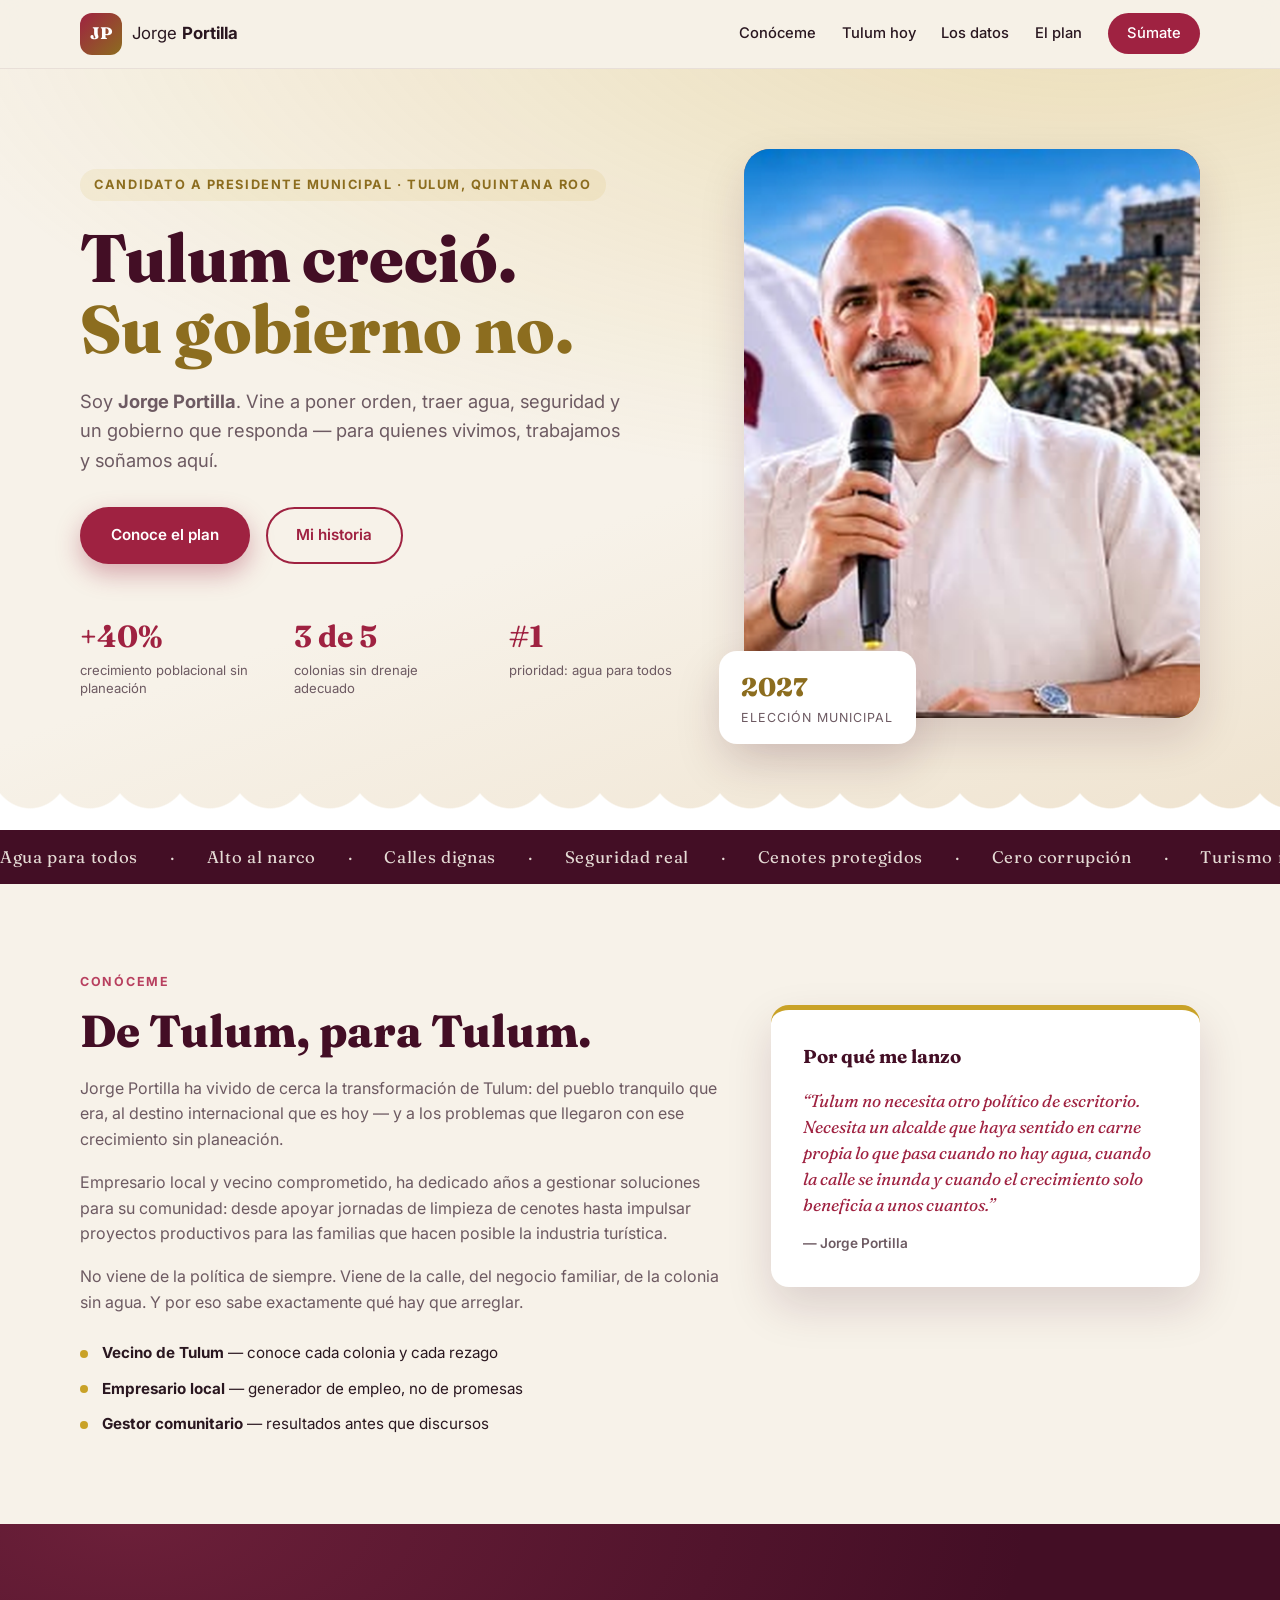
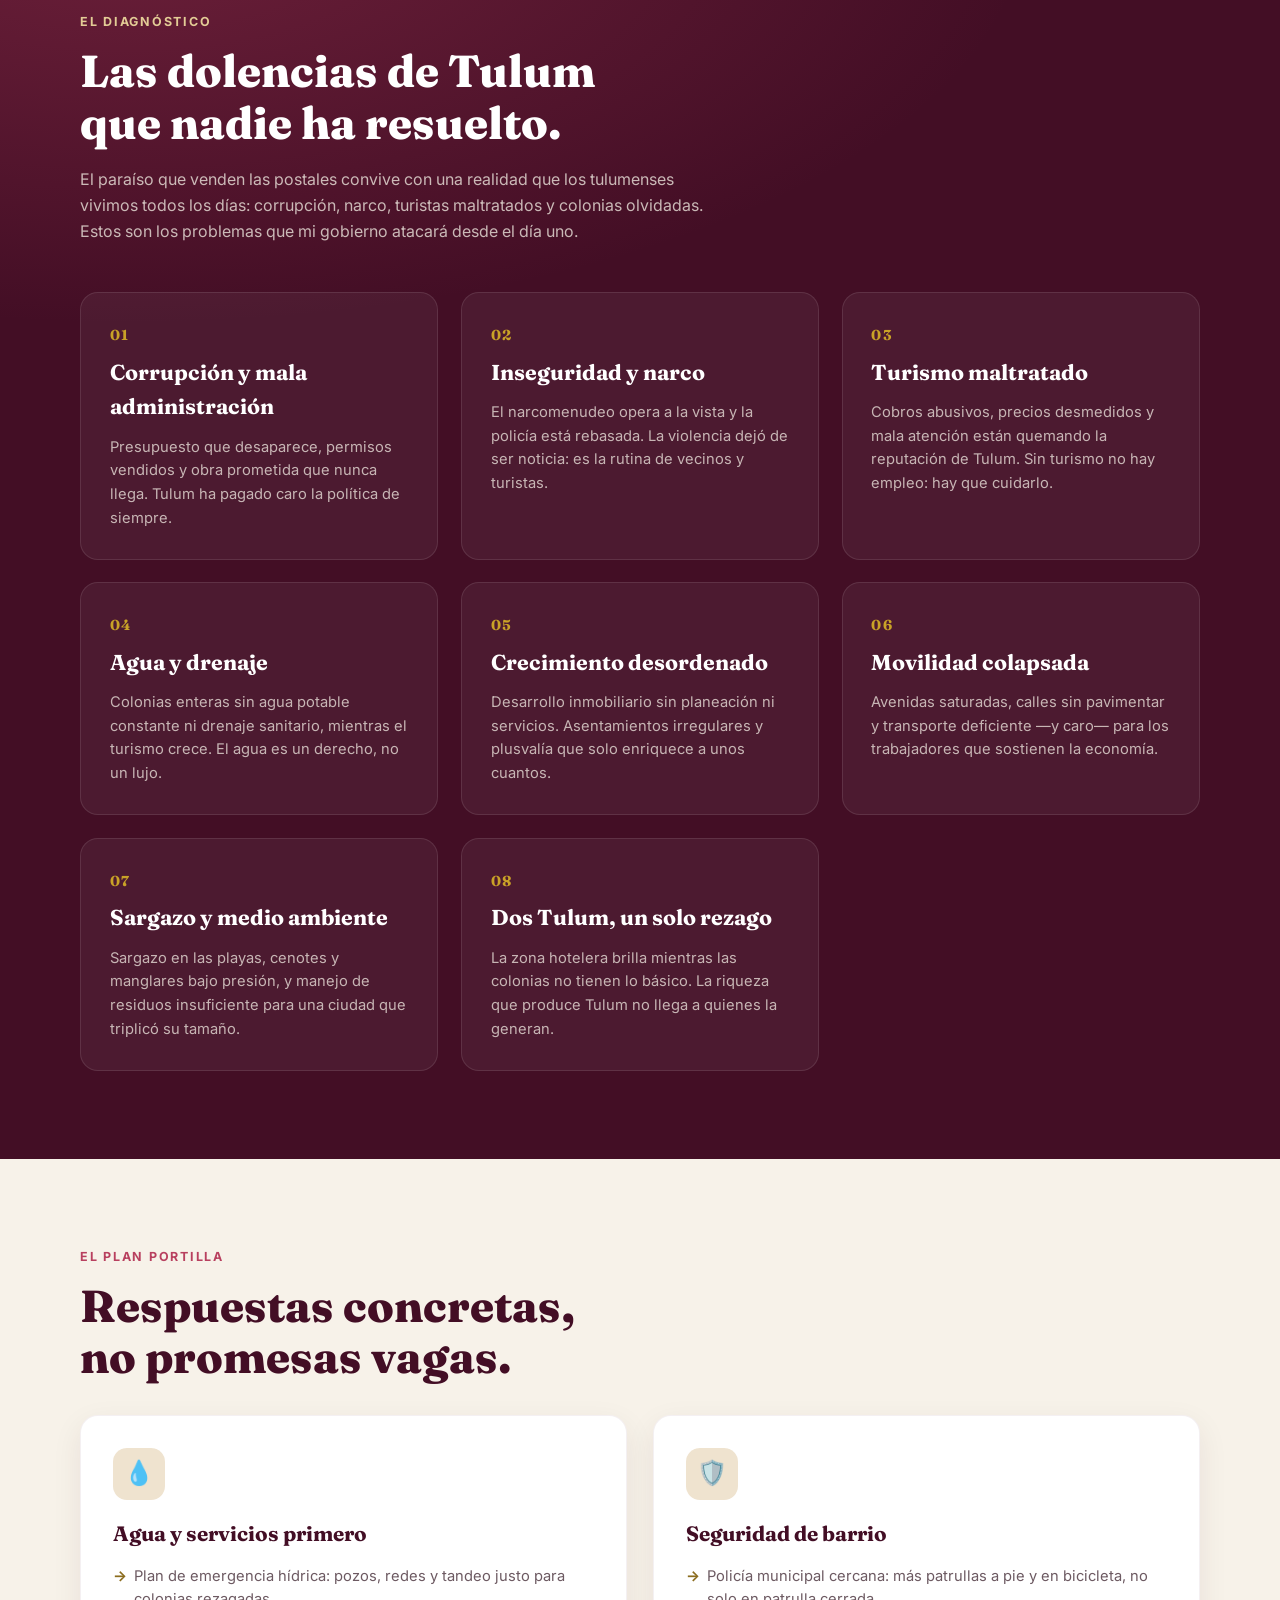
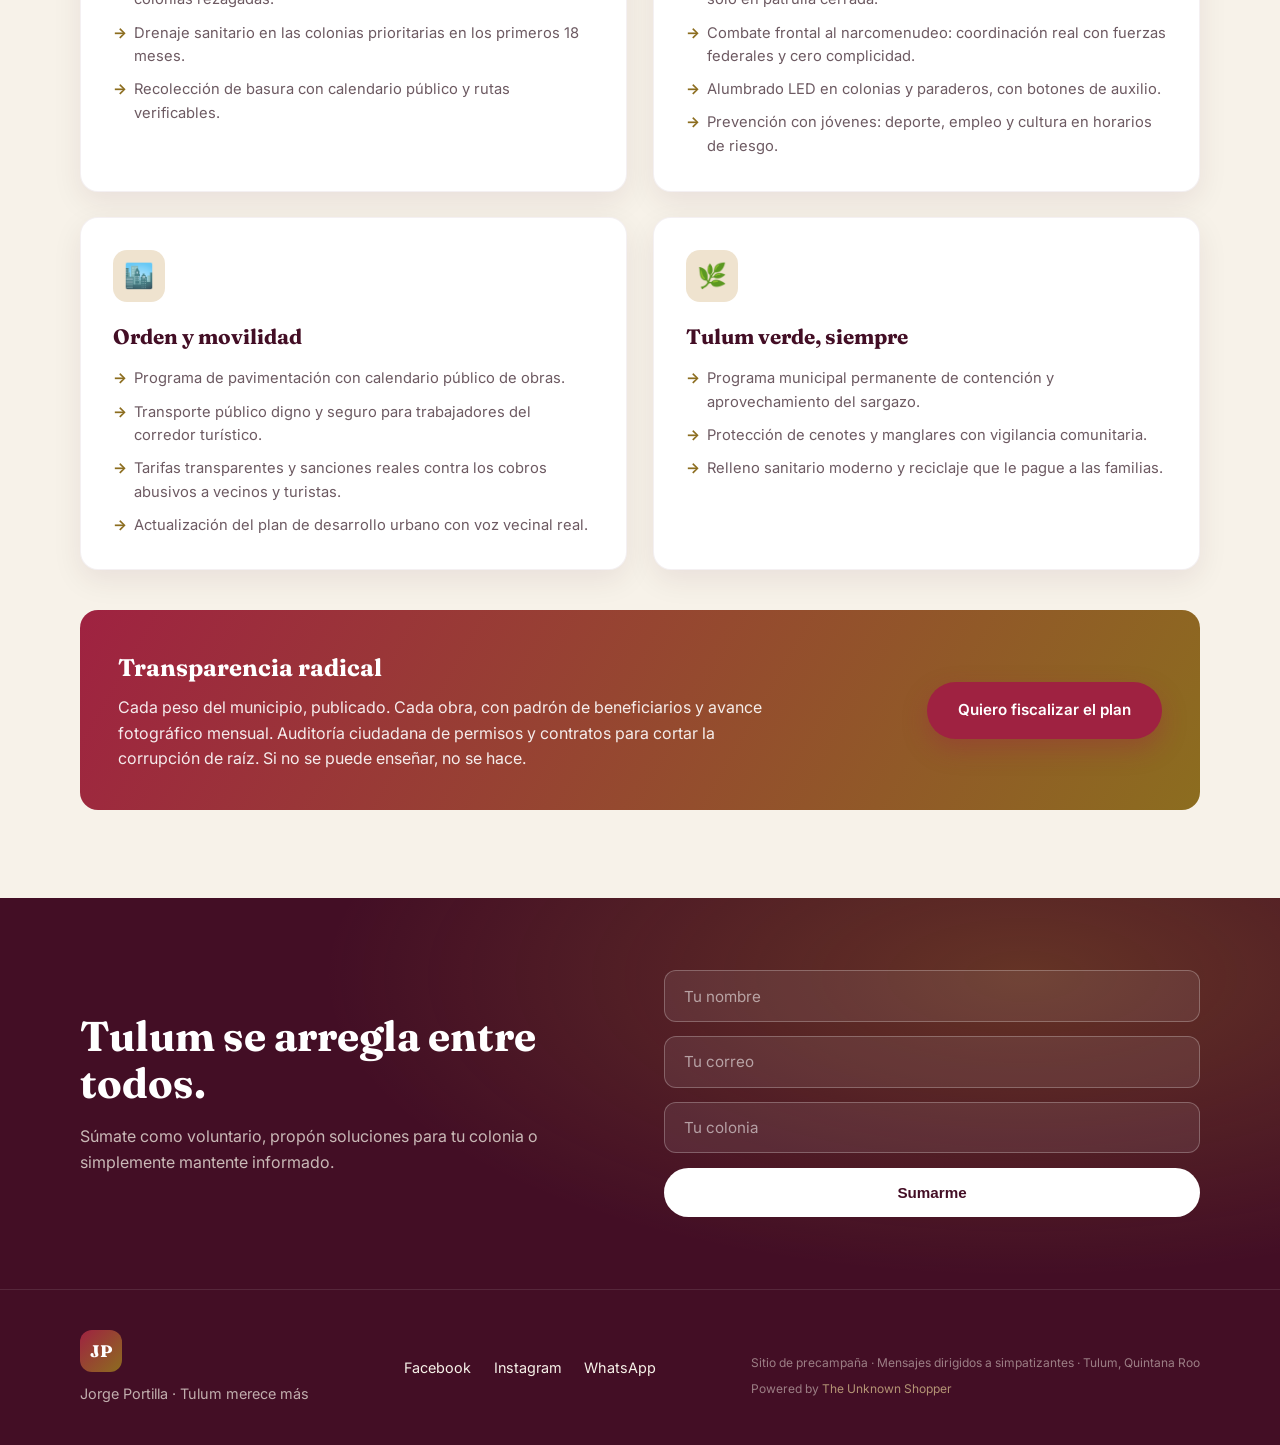
==== commit 778ed1f0: "Agrega Powered by The Unknown Shopper en footers" ====
--- a/index.html
+++ b/index.html
@@ -9,7 +9,7 @@
   <meta property="og:url" content="https://unknownshopper.github.io/jorgeportilla/" />
   <meta property="og:title" content="Jorge Portilla — Tulum merece más" />
   <meta property="og:description" content="Vecino de Tulum y candidato a la alcaldía 2027. Un plan real para el agua, la seguridad y el orden de nuestro municipio." />
-  <meta property="og:image" content="https://unknownshopper.github.io/jorgeportilla/jorge2.png" />
+  <meta property="og:image" content="https://unknownshopper.github.io/jorgeportilla/og.jpg" />
   <meta name="twitter:card" content="summary_large_image" />
   <link rel="icon" type="image/svg+xml" href="favicon.svg" />
   <link rel="preconnect" href="https://fonts.googleapis.com" />
@@ -284,9 +284,18 @@
         <a href="#">Instagram</a>
         <a href="#">WhatsApp</a>
       </div>
-      <p class="footer__legal">Sitio de precampaña · Mensajes dirigidos a simpatizantes · Tulum, Quintana Roo</p>
+      <div>
+        <p class="footer__legal">Sitio de precampaña · Mensajes dirigidos a simpatizantes · Tulum, Quintana Roo</p>
+        <p class="footer__powered">Powered by <a href="https://unknownshoppers.com" target="_blank" rel="noopener">The Unknown Shopper</a></p>
+      </div>
     </div>
   </footer>
+
+  <!-- ===== ANALÍTICA =====
+     Conteo de visitas con GoatCounter (gratis, sin cookies).
+     1) Crear cuenta en goatcounter.com con el nombre "jorgeportilla"
+     2) Quitar el comentario de la línea siguiente y hacer commit/push -->
+  <!-- <script data-goatcounter="https://jorgeportilla.goatcounter.com/count" async src="//gc.zgo.at/count.js"></script> -->
 
 </body>
 </html>
--- a/styles.css
+++ b/styles.css
@@ -543,6 +543,12 @@
   text-transform: uppercase;
   color: var(--gold-600);
 }
+.stat-card--muted {
+  border-top-style: dashed;
+  border-top-color: var(--muted);
+  background: var(--sand-100);
+}
+.stat-card--muted .stat-card__num { color: var(--muted); }
 
 .data-list {
   display: grid;
@@ -765,9 +771,20 @@
 .footer__legal {
   width: 100%;
   font-size: 0.75rem;
-  opacity: 0.55;
+  opacity: 0.7;
   margin-top: 1rem;
 }
+.footer__powered {
+  font-size: 0.75rem;
+  opacity: 0.7;
+  margin-top: 0.4rem;
+}
+.footer__powered a {
+  color: var(--gold-300);
+  text-decoration: none;
+  border-bottom: 1px solid transparent;
+}
+.footer__powered a:hover { border-bottom-color: var(--gold-300); }
 
 /* ---------- Responsive ---------- */
 @media (max-width: 900px) {
